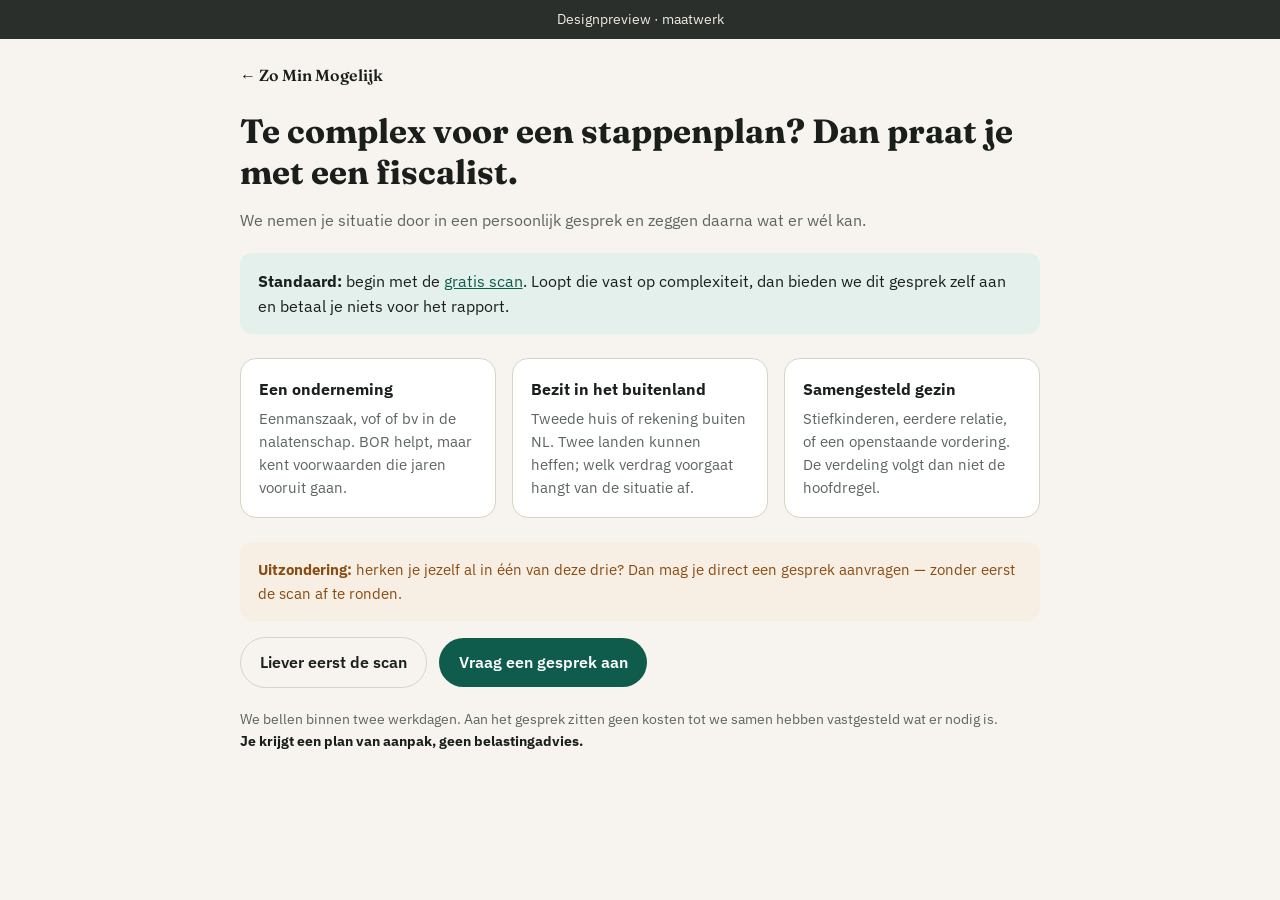
==== maatwerk.html @ ac63a106 "Add Zo Min Mogelijk design preview HTML mockup of the rebuilt landing, scan, over-ons and maatwerk p" ====
<!DOCTYPE html>
<html lang="nl">
<head>
<meta charset="utf-8" />
<meta name="viewport" content="width=device-width, initial-scale=1" />
<title>Maatwerk — Zo Min Mogelijk (design)</title>
<link href="https://fonts.googleapis.com/css2?family=Fraunces:opsz,wght@9..144,600&family=IBM+Plex+Sans:wght@400;500;600&display=swap" rel="stylesheet" />
<style>
  :root{--bg:#f7f4ef;--ink:#1a1f1c;--muted:#5c655e;--line:#d9d2c6;--card:#fff;--accent:#0f5c4c;--accent-soft:#e4f0ec;--warn-bg:#f8efe4;--warn:#8a4b12}
  *{box-sizing:border-box} body{margin:0;font-family:"IBM Plex Sans",system-ui,sans-serif;background:var(--bg);color:var(--ink);line-height:1.55}
  .banner{background:#2b2f2c;color:#f0ebe3;font-size:.85rem;text-align:center;padding:.55rem}
  .wrap{width:min(800px,calc(100% - 2rem));margin:0 auto;padding:1.5rem 0 3rem}
  a{color:var(--accent)} .logo{font-family:Fraunces,Georgia,serif;font-weight:600;color:var(--ink);text-decoration:none}
  h1{font-family:Fraunces,Georgia,serif;font-size:clamp(1.55rem,3.5vw,2.1rem);line-height:1.2;margin:1.5rem 0 .75rem}
  .lede{color:var(--muted)}
  .default{background:var(--accent-soft);padding:1rem 1.1rem;border-radius:12px;margin:1.25rem 0}
  .grid{display:grid;gap:1rem;margin:1.5rem 0}
  @media(min-width:700px){.grid{grid-template-columns:1fr 1fr 1fr}}
  .card{background:var(--card);border:1px solid var(--line);border-radius:16px;padding:1.1rem}
  .card h3{margin:0 0 .4rem;font-size:1rem}
  .card p{margin:0;color:var(--muted);font-size:.92rem}
  .except{background:var(--warn-bg);border-radius:12px;padding:1rem 1.1rem;margin-top:1rem;font-size:.95rem;color:var(--warn)}
  .btn{display:inline-flex;margin-top:1rem;background:var(--accent);color:#fff!important;text-decoration:none;padding:.75rem 1.2rem;border-radius:999px;font-weight:600}
  .btn-ghost{background:transparent;color:var(--ink)!important;border:1px solid var(--line);margin-right:.5rem}
</style>
</head>
<body>
<div class="banner">Designpreview · maatwerk</div>
<div class="wrap">
  <a class="logo" href="index.html">← Zo Min Mogelijk</a>
  <h1>Te complex voor een stappenplan? Dan praat je met een fiscalist.</h1>
  <p class="lede">We nemen je situatie door in een persoonlijk gesprek en zeggen daarna wat er wél kan.</p>

  <div class="default">
    <strong>Standaard:</strong> begin met de <a href="scan.html">gratis scan</a>.
    Loopt die vast op complexiteit, dan bieden we dit gesprek zelf aan en betaal je niets voor het rapport.
  </div>

  <div class="grid">
    <div class="card"><h3>Een onderneming</h3><p>Eenmanszaak, vof of bv in de nalatenschap. BOR helpt, maar kent voorwaarden die jaren vooruit gaan.</p></div>
    <div class="card"><h3>Bezit in het buitenland</h3><p>Tweede huis of rekening buiten NL. Twee landen kunnen heffen; welk verdrag voorgaat hangt van de situatie af.</p></div>
    <div class="card"><h3>Samengesteld gezin</h3><p>Stiefkinderen, eerdere relatie, of een openstaande vordering. De verdeling volgt dan niet de hoofdregel.</p></div>
  </div>

  <div class="except">
    <strong>Uitzondering:</strong> herken je jezelf al in één van deze drie? Dan mag je direct een gesprek aanvragen — zonder eerst de scan af te ronden.
  </div>

  <a class="btn btn-ghost" href="scan.html">Liever eerst de scan</a>
  <a class="btn" href="#form">Vraag een gesprek aan</a>
  <p style="margin-top:1.25rem;color:var(--muted);font-size:.9rem">We bellen binnen twee werkdagen. Aan het gesprek zitten geen kosten tot we samen hebben vastgesteld wat er nodig is.<br /><strong style="color:var(--ink)">Je krijgt een plan van aanpak, geen belastingadvies.</strong></p>
</div>
</body>
</html>
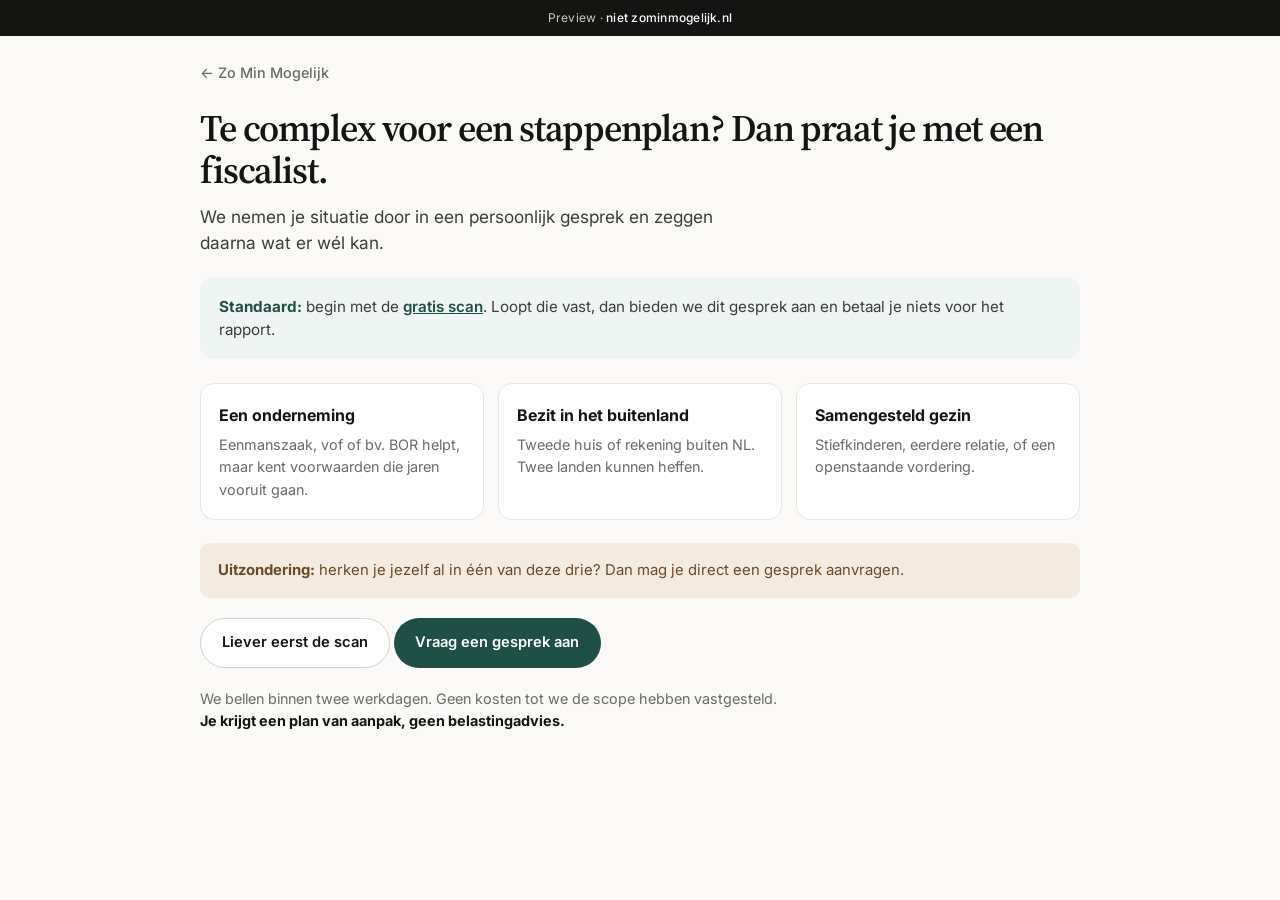
==== commit a1be69b6: "Restyle preview to production craft level Shared styles, refined typography and spacing, keep funnel" ====
--- a/maatwerk.html
+++ b/maatwerk.html
@@ -3,52 +3,31 @@
 <head>
 <meta charset="utf-8" />
 <meta name="viewport" content="width=device-width, initial-scale=1" />
-<title>Maatwerk — Zo Min Mogelijk (design)</title>
-<link href="https://fonts.googleapis.com/css2?family=Fraunces:opsz,wght@9..144,600&family=IBM+Plex+Sans:wght@400;500;600&display=swap" rel="stylesheet" />
-<style>
-  :root{--bg:#f7f4ef;--ink:#1a1f1c;--muted:#5c655e;--line:#d9d2c6;--card:#fff;--accent:#0f5c4c;--accent-soft:#e4f0ec;--warn-bg:#f8efe4;--warn:#8a4b12}
-  *{box-sizing:border-box} body{margin:0;font-family:"IBM Plex Sans",system-ui,sans-serif;background:var(--bg);color:var(--ink);line-height:1.55}
-  .banner{background:#2b2f2c;color:#f0ebe3;font-size:.85rem;text-align:center;padding:.55rem}
-  .wrap{width:min(800px,calc(100% - 2rem));margin:0 auto;padding:1.5rem 0 3rem}
-  a{color:var(--accent)} .logo{font-family:Fraunces,Georgia,serif;font-weight:600;color:var(--ink);text-decoration:none}
-  h1{font-family:Fraunces,Georgia,serif;font-size:clamp(1.55rem,3.5vw,2.1rem);line-height:1.2;margin:1.5rem 0 .75rem}
-  .lede{color:var(--muted)}
-  .default{background:var(--accent-soft);padding:1rem 1.1rem;border-radius:12px;margin:1.25rem 0}
-  .grid{display:grid;gap:1rem;margin:1.5rem 0}
-  @media(min-width:700px){.grid{grid-template-columns:1fr 1fr 1fr}}
-  .card{background:var(--card);border:1px solid var(--line);border-radius:16px;padding:1.1rem}
-  .card h3{margin:0 0 .4rem;font-size:1rem}
-  .card p{margin:0;color:var(--muted);font-size:.92rem}
-  .except{background:var(--warn-bg);border-radius:12px;padding:1rem 1.1rem;margin-top:1rem;font-size:.95rem;color:var(--warn)}
-  .btn{display:inline-flex;margin-top:1rem;background:var(--accent);color:#fff!important;text-decoration:none;padding:.75rem 1.2rem;border-radius:999px;font-weight:600}
-  .btn-ghost{background:transparent;color:var(--ink)!important;border:1px solid var(--line);margin-right:.5rem}
-</style>
+<title>Maatwerk — Zo Min Mogelijk</title>
+<link rel="preconnect" href="https://fonts.googleapis.com" />
+<link rel="preconnect" href="https://fonts.gstatic.com" crossorigin />
+<link href="https://fonts.googleapis.com/css2?family=Inter:wght@400;500;600;700&family=Source+Serif+4:opsz,wght@8..60,500;8..60,600&display=swap" rel="stylesheet" />
+<link rel="stylesheet" href="styles.css" />
 </head>
 <body>
-<div class="banner">Designpreview · maatwerk</div>
-<div class="wrap">
-  <a class="logo" href="index.html">← Zo Min Mogelijk</a>
-  <h1>Te complex voor een stappenplan? Dan praat je met een fiscalist.</h1>
-  <p class="lede">We nemen je situatie door in een persoonlijk gesprek en zeggen daarna wat er wél kan.</p>
-
-  <div class="default">
-    <strong>Standaard:</strong> begin met de <a href="scan.html">gratis scan</a>.
-    Loopt die vast op complexiteit, dan bieden we dit gesprek zelf aan en betaal je niets voor het rapport.
+  <div class="site-banner">Preview · <em>niet zominmogelijk.nl</em></div>
+  <div class="page wide">
+    <a class="back" href="index.html">← Zo Min Mogelijk</a>
+    <h1>Te complex voor een stappenplan? Dan praat je met een fiscalist.</h1>
+    <p class="lede" style="margin:0">We nemen je situatie door in een persoonlijk gesprek en zeggen daarna wat er wél kan.</p>
+    <div class="outcome" style="margin-top:1.25rem">
+      <strong>Standaard:</strong> begin met de <a href="scan.html" style="color:var(--accent);font-weight:600">gratis scan</a>.
+      Loopt die vast, dan bieden we dit gesprek aan en betaal je niets voor het rapport.
+    </div>
+    <div class="grid-3">
+      <div class="card"><h3>Een onderneming</h3><p>Eenmanszaak, vof of bv. BOR helpt, maar kent voorwaarden die jaren vooruit gaan.</p></div>
+      <div class="card"><h3>Bezit in het buitenland</h3><p>Tweede huis of rekening buiten NL. Twee landen kunnen heffen.</p></div>
+      <div class="card"><h3>Samengesteld gezin</h3><p>Stiefkinderen, eerdere relatie, of een openstaande vordering.</p></div>
+    </div>
+    <div class="except"><strong>Uitzondering:</strong> herken je jezelf al in één van deze drie? Dan mag je direct een gesprek aanvragen.</div>
+    <a class="btn btn-secondary" href="scan.html">Liever eerst de scan</a>
+    <a class="btn btn-primary" href="#">Vraag een gesprek aan</a>
+    <p style="margin-top:1.25rem;color:var(--muted);font-size:.9rem">We bellen binnen twee werkdagen. Geen kosten tot we de scope hebben vastgesteld.<br /><strong style="color:var(--ink)">Je krijgt een plan van aanpak, geen belastingadvies.</strong></p>
   </div>
-
-  <div class="grid">
-    <div class="card"><h3>Een onderneming</h3><p>Eenmanszaak, vof of bv in de nalatenschap. BOR helpt, maar kent voorwaarden die jaren vooruit gaan.</p></div>
-    <div class="card"><h3>Bezit in het buitenland</h3><p>Tweede huis of rekening buiten NL. Twee landen kunnen heffen; welk verdrag voorgaat hangt van de situatie af.</p></div>
-    <div class="card"><h3>Samengesteld gezin</h3><p>Stiefkinderen, eerdere relatie, of een openstaande vordering. De verdeling volgt dan niet de hoofdregel.</p></div>
-  </div>
-
-  <div class="except">
-    <strong>Uitzondering:</strong> herken je jezelf al in één van deze drie? Dan mag je direct een gesprek aanvragen — zonder eerst de scan af te ronden.
-  </div>
-
-  <a class="btn btn-ghost" href="scan.html">Liever eerst de scan</a>
-  <a class="btn" href="#form">Vraag een gesprek aan</a>
-  <p style="margin-top:1.25rem;color:var(--muted);font-size:.9rem">We bellen binnen twee werkdagen. Aan het gesprek zitten geen kosten tot we samen hebben vastgesteld wat er nodig is.<br /><strong style="color:var(--ink)">Je krijgt een plan van aanpak, geen belastingadvies.</strong></p>
-</div>
 </body>
 </html>
--- a/styles.css
+++ b/styles.css
@@ -0,0 +1,381 @@
+:root {
+  --bg: #faf9f7;
+  --bg-elevated: #ffffff;
+  --ink: #141413;
+  --ink-soft: #3d3d3a;
+  --muted: #6b6b66;
+  --line: #e8e6e1;
+  --line-strong: #d4d1c9;
+  --accent: #1f4f46;
+  --accent-hover: #163a34;
+  --accent-tint: #eef5f3;
+  --warm: #f3ebe0;
+  --warm-ink: #6a4a28;
+  --danger-tint: #f7eeea;
+  --danger: #8b3a2a;
+  --radius: 14px;
+  --radius-sm: 10px;
+  --shadow: 0 1px 2px rgba(20,20,19,.04), 0 12px 32px rgba(20,20,19,.06);
+  --shadow-lg: 0 2px 4px rgba(20,20,19,.04), 0 24px 48px rgba(20,20,19,.08);
+  --font: "Inter", "Segoe UI", system-ui, -apple-system, sans-serif;
+  --display: "Source Serif 4", "Iowan Old Style", Georgia, serif;
+  --mono: "IBM Plex Mono", ui-monospace, monospace;
+}
+*, *::before, *::after { box-sizing: border-box; }
+html { scroll-behavior: smooth; }
+body {
+  margin: 0;
+  font-family: var(--font);
+  color: var(--ink);
+  background: var(--bg);
+  line-height: 1.55;
+  font-size: 16px;
+  -webkit-font-smoothing: antialiased;
+  text-rendering: optimizeLegibility;
+}
+img { max-width: 100%; display: block; }
+a { color: inherit; }
+.wrap { width: min(1120px, calc(100% - 2.5rem)); margin: 0 auto; }
+.site-banner {
+  background: var(--ink);
+  color: #cfcbc4;
+  font-size: 12px;
+  letter-spacing: .02em;
+  text-align: center;
+  padding: .55rem 1rem;
+}
+.site-banner em { color: #fff; font-style: normal; font-weight: 500; }
+
+/* Nav */
+.nav {
+  display: flex; align-items: center; justify-content: space-between;
+  padding: 1.15rem 0; gap: 1rem;
+  border-bottom: 1px solid transparent;
+}
+.logo {
+  font-family: var(--display);
+  font-weight: 600; font-size: 1.2rem;
+  text-decoration: none; letter-spacing: -.02em;
+}
+.logo span { color: var(--accent); }
+.nav-links { display: flex; align-items: center; gap: 1.5rem; }
+.nav-links a {
+  text-decoration: none; color: var(--ink-soft);
+  font-size: .92rem; font-weight: 500;
+}
+.nav-links a:hover { color: var(--ink); }
+
+/* Buttons */
+.btn {
+  display: inline-flex; align-items: center; justify-content: center;
+  gap: .4rem; border-radius: 999px; padding: .78rem 1.3rem;
+  font-weight: 600; font-size: .92rem; text-decoration: none;
+  border: 1px solid transparent; cursor: pointer;
+  transition: background .15s, border-color .15s, transform .15s;
+  font-family: inherit;
+}
+.btn:active { transform: translateY(1px); }
+.btn-primary { background: var(--accent); color: #fff; }
+.btn-primary:hover { background: var(--accent-hover); }
+.btn-secondary {
+  background: var(--bg-elevated); color: var(--ink);
+  border-color: var(--line-strong);
+}
+.btn-secondary:hover { border-color: var(--ink); }
+.btn-ghost { background: transparent; color: var(--ink); border-color: var(--line); }
+.btn-block { width: 100%; }
+
+/* Hero */
+.hero {
+  display: grid;
+  grid-template-columns: minmax(0, 1.1fr) minmax(280px, .9fr);
+  gap: 2.5rem;
+  padding: 2.75rem 0 3rem;
+  align-items: center;
+}
+@media (max-width: 880px) {
+  .hero { grid-template-columns: 1fr; gap: 1.75rem; padding-top: 1.75rem; }
+  .nav-links .desktop-only { display: none; }
+}
+.eyebrow {
+  display: inline-flex; align-items: center; gap: .45rem;
+  font-size: .72rem; font-weight: 600; letter-spacing: .08em;
+  text-transform: uppercase; color: var(--accent);
+  background: var(--accent-tint); padding: .4rem .7rem;
+  border-radius: 999px; margin-bottom: 1.1rem;
+}
+h1 {
+  font-family: var(--display);
+  font-size: clamp(2rem, 4.2vw, 3rem);
+  line-height: 1.12; letter-spacing: -.03em;
+  margin: 0 0 1rem; font-weight: 600;
+}
+.lede {
+  font-size: 1.08rem; color: var(--ink-soft);
+  max-width: 34rem; margin: 0 0 1.5rem;
+}
+.lede strong { color: var(--ink); font-weight: 600; }
+.cta-row { display: flex; flex-wrap: wrap; gap: .7rem; margin-bottom: .85rem; }
+.meta {
+  font-size: .88rem; color: var(--muted); max-width: 28rem;
+}
+.meta strong { color: var(--ink-soft); font-weight: 600; }
+
+/* Calc card */
+.calc {
+  background: var(--bg-elevated);
+  border: 1px solid var(--line);
+  border-radius: calc(var(--radius) + 4px);
+  box-shadow: var(--shadow-lg);
+  padding: 1.35rem 1.4rem 1.2rem;
+}
+.calc-kicker {
+  font-family: var(--mono);
+  font-size: .68rem; letter-spacing: .1em; text-transform: uppercase;
+  color: var(--muted); margin-bottom: 1rem; font-weight: 500;
+}
+.calc-row {
+  display: flex; justify-content: space-between; align-items: baseline;
+  gap: 1rem; padding: .7rem 0;
+  border-bottom: 1px solid var(--line);
+}
+.calc-row .k { color: var(--muted); font-size: .92rem; }
+.calc-row .v {
+  font-family: var(--display);
+  font-size: 1.45rem; font-weight: 600; letter-spacing: -.02em;
+  font-variant-numeric: tabular-nums;
+}
+.calc-row.shortfall {
+  border: none; margin-top: .85rem;
+  background: var(--danger-tint);
+  border-radius: var(--radius-sm);
+  padding: .9rem 1rem;
+}
+.calc-row.shortfall .k { color: var(--danger); font-weight: 500; }
+.calc-row.shortfall .v { color: var(--danger); }
+.calc-foot {
+  margin: .95rem 0 0; font-size: .78rem; color: var(--muted); line-height: 1.45;
+}
+
+/* Sections */
+section { padding: 3.25rem 0; }
+section.tight { padding-top: 1.5rem; }
+.section-head { margin-bottom: 1.75rem; max-width: 40rem; }
+h2 {
+  font-family: var(--display);
+  font-size: clamp(1.55rem, 2.8vw, 2rem);
+  letter-spacing: -.02em; margin: 0 0 .5rem; font-weight: 600;
+}
+.section-head p { margin: 0; color: var(--muted); }
+
+.steps {
+  display: grid; grid-template-columns: repeat(3, 1fr); gap: 1rem;
+}
+@media (max-width: 800px) { .steps { grid-template-columns: 1fr; } }
+.step {
+  background: var(--bg-elevated);
+  border: 1px solid var(--line);
+  border-radius: var(--radius);
+  padding: 1.35rem 1.3rem 1.25rem;
+  min-height: 100%;
+}
+.step-num {
+  width: 1.85rem; height: 1.85rem; border-radius: 50%;
+  display: grid; place-items: center;
+  font-size: .8rem; font-weight: 700;
+  background: var(--accent-tint); color: var(--accent);
+  margin-bottom: 1rem;
+}
+.step h3 { margin: 0 0 .45rem; font-size: 1.05rem; letter-spacing: -.01em; }
+.step p { margin: 0; color: var(--muted); font-size: .94rem; }
+.pill {
+  display: inline-block; margin-top: 1rem;
+  font-size: .72rem; font-weight: 600; letter-spacing: .02em;
+  padding: .28rem .55rem; border-radius: 999px;
+  background: var(--accent-tint); color: var(--accent);
+}
+.pill.paid { background: var(--warm); color: var(--warm-ink); }
+
+.pricing {
+  display: grid; grid-template-columns: 1fr 1fr; gap: 1.15rem;
+}
+@media (max-width: 800px) { .pricing { grid-template-columns: 1fr; } }
+.price {
+  position: relative;
+  background: var(--bg-elevated);
+  border: 1px solid var(--line);
+  border-radius: calc(var(--radius) + 2px);
+  padding: 1.6rem 1.45rem 1.45rem;
+}
+.price.featured {
+  border-color: var(--accent);
+  box-shadow: var(--shadow);
+}
+.price .badge {
+  position: absolute; top: -.7rem; right: 1.1rem;
+  background: var(--accent); color: #fff;
+  font-size: .7rem; font-weight: 600; letter-spacing: .04em;
+  text-transform: uppercase; padding: .32rem .65rem; border-radius: 999px;
+}
+.price h3 { margin: 0; font-size: 1.05rem; }
+.amount {
+  font-family: var(--display);
+  font-size: 2.6rem; margin: .35rem 0 .2rem;
+  letter-spacing: -.03em; font-weight: 600;
+  font-variant-numeric: tabular-nums;
+}
+.amount small {
+  font-family: var(--font); font-size: .95rem;
+  color: var(--muted); font-weight: 500; letter-spacing: 0;
+}
+.anchor { margin: 0 0 1.1rem; color: var(--muted); font-size: .92rem; }
+.price ul {
+  margin: 0 0 1.25rem; padding: 0; list-style: none;
+}
+.price li {
+  position: relative; padding: .42rem 0 .42rem 1.15rem;
+  color: var(--ink-soft); font-size: .93rem;
+  border-top: 1px solid var(--line);
+}
+.price li:first-child { border-top: none; }
+.price li::before {
+  content: ""; position: absolute; left: 0; top: .95rem;
+  width: .45rem; height: .45rem; border-radius: 50%;
+  background: var(--accent);
+}
+.price li strong { color: var(--ink); font-weight: 600; }
+.example {
+  background: var(--bg);
+  border: 1px dashed var(--line-strong);
+  border-radius: var(--radius-sm);
+  padding: .95rem 1rem; margin-bottom: 1.1rem;
+  font-size: .86rem;
+}
+.example .label {
+  font-size: .7rem; font-weight: 600; letter-spacing: .06em;
+  text-transform: uppercase; color: var(--muted); margin-bottom: .4rem;
+}
+.example .effect { color: var(--accent); font-weight: 600; margin-top: .25rem; }
+
+.route {
+  display: grid; grid-template-columns: 1.25fr .75fr; gap: 1rem;
+  background: var(--bg-elevated); border: 1px solid var(--line);
+  border-radius: calc(var(--radius) + 2px); padding: 1.5rem;
+  box-shadow: var(--shadow);
+}
+@media (max-width: 800px) { .route { grid-template-columns: 1fr; } }
+.route ol { margin: .85rem 0 0; padding-left: 1.15rem; color: var(--ink-soft); }
+.route li { margin: .45rem 0; }
+.route-side {
+  background: var(--accent-tint); border-radius: var(--radius);
+  padding: 1.15rem 1.2rem;
+}
+.route-side h4 { margin: 0 0 .4rem; font-size: .95rem; }
+.route-side p { margin: 0 0 1rem; color: var(--muted); font-size: .9rem; }
+
+.team { display: grid; grid-template-columns: repeat(3, 1fr); gap: 1rem; }
+@media (max-width: 800px) { .team { grid-template-columns: 1fr; } }
+.person {
+  background: var(--bg-elevated); border: 1px solid var(--line);
+  border-radius: var(--radius); padding: 1.2rem;
+}
+.avatar {
+  width: 3.4rem; height: 3.4rem; border-radius: 50%;
+  background:
+    radial-gradient(circle at 30% 30%, #d7e5e0, transparent 50%),
+    linear-gradient(145deg, #c9d8d2, #e8dfd2);
+  margin-bottom: .85rem;
+  border: 1px solid var(--line);
+}
+.person h3 { margin: 0; font-size: 1rem; }
+.person .role {
+  color: var(--accent); font-size: .8rem; font-weight: 600;
+  margin: .2rem 0 .45rem;
+}
+.person p { margin: 0; color: var(--muted); font-size: .9rem; }
+
+.faq details {
+  background: var(--bg-elevated); border: 1px solid var(--line);
+  border-radius: var(--radius-sm); padding: .95rem 1.15rem;
+  margin-bottom: .55rem;
+}
+.faq summary {
+  font-weight: 600; cursor: pointer; list-style: none;
+  display: flex; justify-content: space-between; gap: 1rem;
+}
+.faq summary::-webkit-details-marker { display: none; }
+.faq summary::after { content: "+"; color: var(--muted); font-weight: 400; }
+.faq details[open] summary::after { content: "–"; }
+.faq p { color: var(--muted); margin: .65rem 0 0; font-size: .95rem; }
+.disclaimer {
+  margin-top: 1.25rem; padding: 1rem 1.15rem;
+  background: var(--warm); border-radius: var(--radius-sm);
+  font-size: .92rem; color: var(--warm-ink);
+}
+
+footer {
+  border-top: 1px solid var(--line);
+  padding: 2.25rem 0 3rem; margin-top: 1rem;
+  color: var(--muted); font-size: .9rem;
+}
+.footer-row {
+  display: flex; justify-content: space-between; gap: 1rem; flex-wrap: wrap;
+  align-items: flex-start;
+}
+.footer-row a { text-decoration: none; color: var(--ink-soft); margin-left: .75rem; }
+.footer-row a:first-child { margin-left: 0; }
+
+/* Inner pages */
+.page { width: min(720px, calc(100% - 2.5rem)); margin: 0 auto; padding: 1.5rem 0 3.5rem; }
+.page.wide { width: min(880px, calc(100% - 2.5rem)); }
+.back {
+  display: inline-flex; align-items: center; gap: .35rem;
+  text-decoration: none; color: var(--muted); font-size: .9rem; font-weight: 500;
+}
+.back:hover { color: var(--ink); }
+.page h1 {
+  font-size: clamp(1.7rem, 3.5vw, 2.35rem);
+  margin: 1.4rem 0 .75rem;
+}
+.outcome {
+  background: var(--accent-tint); border-radius: var(--radius);
+  padding: 1.1rem 1.2rem; margin: 1.25rem 0 1.5rem;
+  font-size: .95rem; color: var(--ink-soft);
+}
+.outcome strong { color: var(--accent); }
+.choices { display: grid; gap: .85rem; }
+.choice {
+  display: block; text-decoration: none;
+  background: var(--bg-elevated); border: 1px solid var(--line);
+  border-radius: var(--radius); padding: 1.25rem 1.3rem;
+  transition: border-color .15s, box-shadow .15s;
+}
+.choice:hover {
+  border-color: var(--accent);
+  box-shadow: var(--shadow);
+}
+.choice h2 { font-size: 1.05rem; margin: 0 0 .3rem; font-family: var(--font); letter-spacing: 0; }
+.choice p { margin: 0; color: var(--muted); font-size: .92rem; }
+.note {
+  margin-top: 1.35rem; padding: 1rem 1.1rem;
+  background: var(--bg-elevated); border: 1px solid var(--line);
+  border-radius: var(--radius-sm); color: var(--muted); font-size: .9rem;
+}
+.grid-3 { display: grid; gap: .85rem; margin: 1.4rem 0; }
+@media (min-width: 720px) { .grid-3 { grid-template-columns: 1fr 1fr 1fr; } }
+.card {
+  background: var(--bg-elevated); border: 1px solid var(--line);
+  border-radius: var(--radius); padding: 1.15rem;
+}
+.card h3 { margin: 0 0 .4rem; font-size: 1rem; }
+.card p { margin: 0; color: var(--muted); font-size: .9rem; }
+.except {
+  background: var(--warm); color: var(--warm-ink);
+  border-radius: var(--radius-sm); padding: 1rem 1.1rem;
+  font-size: .93rem; margin: 1rem 0 1.25rem;
+}
+.story-box {
+  background: var(--bg-elevated); border: 1px solid var(--line);
+  border-radius: var(--radius); padding: 1.35rem; margin-top: 1.5rem;
+  box-shadow: var(--shadow);
+}
